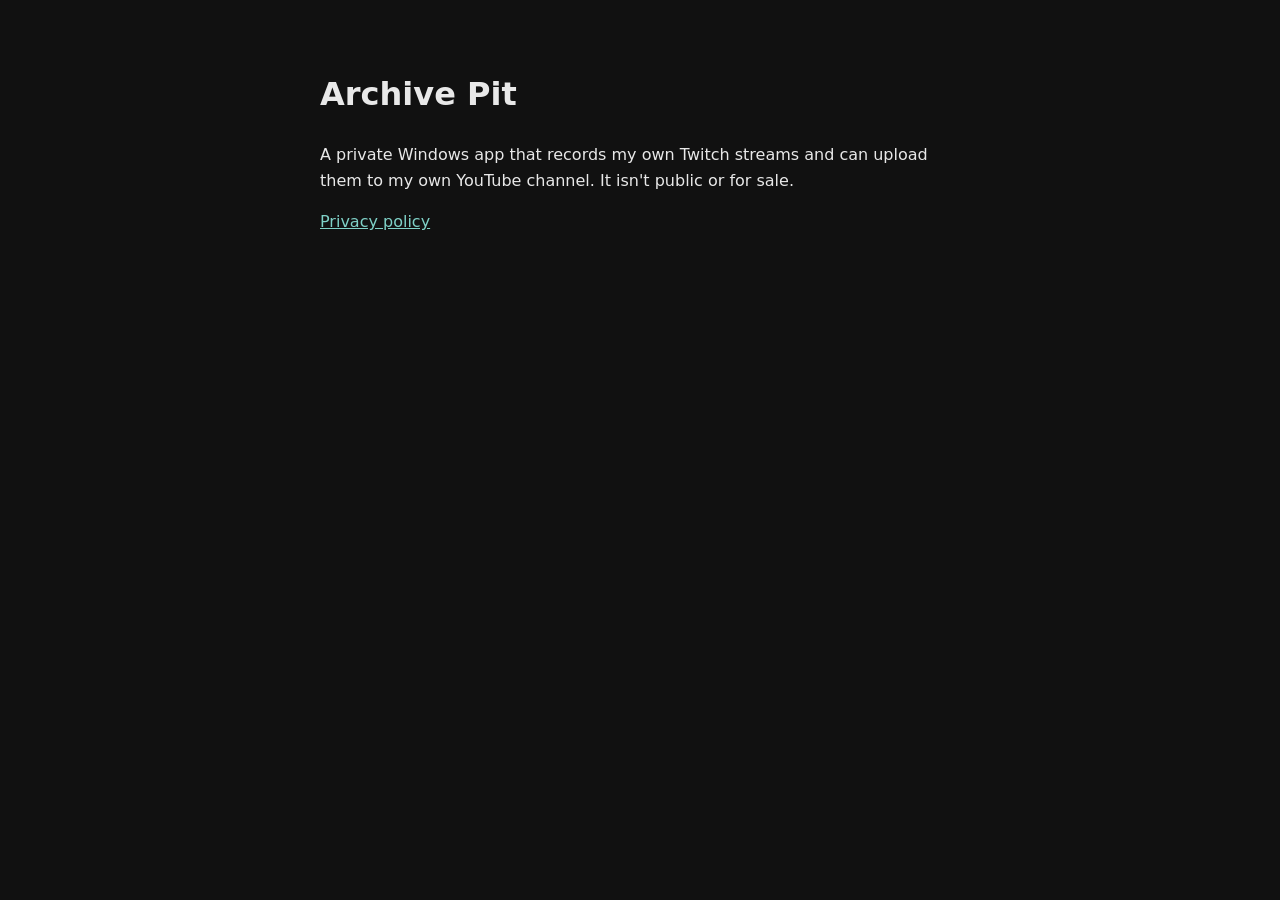
==== index.html @ 84fb7c0f "Archive Pit homepage and privacy policy Co-Authored-By: Claude Opus 5.5 <noreply@anthropic.com>" ====
<!doctype html>
<html lang="en">
<head>
<meta charset="utf-8">
<meta name="viewport" content="width=device-width, initial-scale=1">
<title>Archive Pit</title>
<style>
  body { margin: 0; background: #111; color: #e8e8e8; font: 16px/1.6 system-ui, sans-serif; }
  main { max-width: 640px; margin: 0 auto; padding: 48px 16px; }
  a { color: #7fd1c7; }
</style>
</head>
<body>
<main>
  <h1>Archive Pit</h1>
  <p>A private Windows app that records my own Twitch streams and can upload them to my own YouTube channel. It isn't public or for sale.</p>
  <p><a href="privacy.html">Privacy policy</a></p>
</main>
</body>
</html>
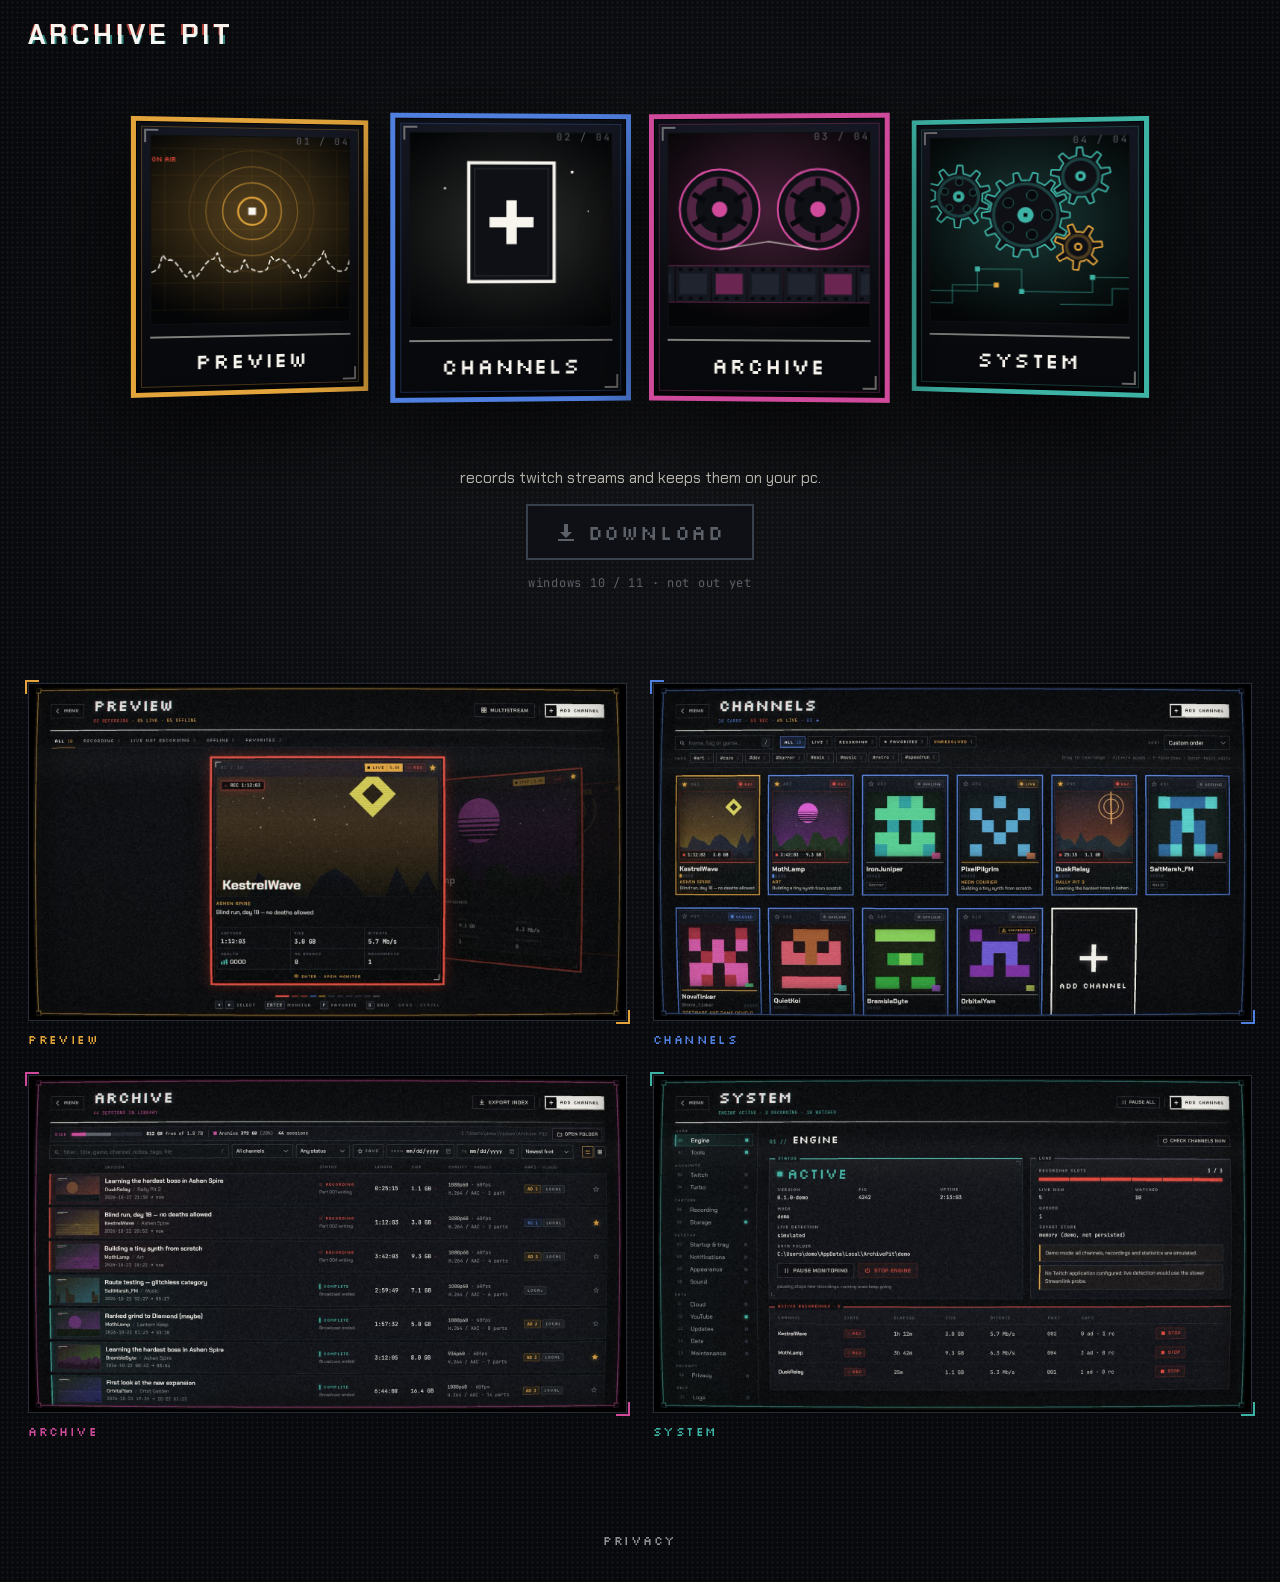
==== commit 5176202c: "Site in the app's style: menu cards, screens, greyed-out download Co-Authored-By: Claude Opus 5.5 <n" ====
--- a/index.html
+++ b/index.html
@@ -4,17 +4,64 @@
 <meta charset="utf-8">
 <meta name="viewport" content="width=device-width, initial-scale=1">
 <title>Archive Pit</title>
-<style>
-  body { margin: 0; background: #111; color: #e8e8e8; font: 16px/1.6 system-ui, sans-serif; }
-  main { max-width: 640px; margin: 0 auto; padding: 48px 16px; }
-  a { color: #7fd1c7; }
-</style>
+<meta name="description" content="records twitch streams and keeps them on your pc.">
+<link rel="icon" href="favicon.svg" type="image/svg+xml">
+<link rel="stylesheet" href="site.css">
 </head>
 <body>
+<header class="top">
+  <a class="wordmark" href="./" data-text="ARCHIVE PIT">ARCHIVE PIT</a>
+</header>
 <main>
-  <h1>Archive Pit</h1>
-  <p>A private Windows app that records my own Twitch streams and can upload them to my own YouTube channel. It isn't public or for sale.</p>
-  <p><a href="privacy.html">Privacy policy</a></p>
+  <section class="stage" aria-label="what's inside">
+    <div class="card" style="--frame: var(--amber)">
+      <span class="card__frame"></span><span class="card__corner card__corner--tl"></span><span class="card__corner card__corner--br"></span>
+      <span class="card__index">01 / 04</span>
+      <div class="card__art"><svg aria-hidden="true" viewBox="0 0 400 300" class="ca ca--preview" preserveAspectRatio="xMidYMid slice"><defs><radialGradient id="ca-p-glow" cx="50%" cy="42%" r="60%"><stop offset="0" stop-color="#e2a43b" stop-opacity="0.34"></stop><stop offset="1" stop-color="#e2a43b" stop-opacity="0"></stop></radialGradient></defs><rect width="400" height="300" fill="url(#ca-p-glow)"></rect><g stroke="#e2a43b" stroke-opacity="0.12"><line x1="20" y1="20" x2="20" y2="280"></line><line x1="65" y1="20" x2="65" y2="280"></line><line x1="110" y1="20" x2="110" y2="280"></line><line x1="155" y1="20" x2="155" y2="280"></line><line x1="200" y1="20" x2="200" y2="280"></line><line x1="245" y1="20" x2="245" y2="280"></line><line x1="290" y1="20" x2="290" y2="280"></line><line x1="335" y1="20" x2="335" y2="280"></line><line x1="380" y1="20" x2="380" y2="280"></line><line x1="20" y1="20" x2="380" y2="20"></line><line x1="20" y1="63" x2="380" y2="63"></line><line x1="20" y1="106" x2="380" y2="106"></line><line x1="20" y1="149" x2="380" y2="149"></line><line x1="20" y1="192" x2="380" y2="192"></line><line x1="20" y1="235" x2="380" y2="235"></line><line x1="20" y1="278" x2="380" y2="278"></line></g><g class="ca-rings" fill="none" stroke="#e2a43b"><circle cx="200" cy="120" r="22" stroke-width="3"></circle><circle class="ca-ring ca-ring--1" cx="200" cy="120" r="46" stroke-width="2" stroke-opacity="0.7"></circle><circle class="ca-ring ca-ring--2" cx="200" cy="120" r="72" stroke-width="1.5" stroke-opacity="0.45"></circle><circle class="ca-ring ca-ring--3" cx="200" cy="120" r="98" stroke-width="1" stroke-opacity="0.25"></circle></g><rect x="194" y="114" width="12" height="12" fill="#f7f5ee"></rect><path class="ca-trace" d="M20 198.0 L26 213.0 L32 215.5 L38 217.8 L44 218.2 L50 215.6 L56 210.3 L62 189.8 L68 198.8 L74 197.4 L80 200.7 L86 208.1 L92 217.4 L98 225.6 L104 215.8 L110 228.6 L116 222.3 L122 213.3 L128 204.4 L134 198.6 L140 197.4 L146 186.7 L152 206.7 L158 212.9 L164 217.1 L170 218.4 L176 216.9 L182 214.3 L188 198.3 L194 212.2 L200 214.0 L206 216.6 L212 218.3 L218 217.4 L224 213.5 L230 193.4 L236 201.3 L242 197.6 L248 198.2 L254 203.5 L260 212.2 L266 221.3 L272 214.0 L278 229.9 L284 226.3 L290 218.5 L296 209.2 L302 201.4 L308 197.5 L314 184.4 L320 203.1 L326 209.5 L332 215.1 L338 218.1 L344 218.0 L350 215.8 L356 199.3 L362 212.0 L368 212.8 L374 215.2 L380 217.6" fill="none" stroke="#f7f5ee" stroke-width="2" stroke-linejoin="bevel"></path><g fill="#e5483a"><rect x="30" y="34" width="8" height="8" class="ca-blink"></rect></g><text x="44" y="42" fill="#e5483a" font-family="Silkscreen, monospace" font-size="10">ON AIR</text></svg></div>
+      <span class="card__rule"></span>
+      <span class="card__title">PREVIEW</span>
+    </div>
+    <div class="card" style="--frame: var(--cobalt)">
+      <span class="card__frame"></span><span class="card__corner card__corner--tl"></span><span class="card__corner card__corner--br"></span>
+      <span class="card__index">02 / 04</span>
+      <div class="card__art"><svg aria-hidden="true" viewBox="0 0 400 300" class="ca ca--channels" preserveAspectRatio="xMidYMid slice"><defs><radialGradient id="ca-c-glow" cx="50%" cy="50%" r="60%"><stop offset="0" stop-color="#f7f5ee" stop-opacity="0.14"></stop><stop offset="1" stop-color="#f7f5ee" stop-opacity="0"></stop></radialGradient></defs><rect width="400" height="300" fill="url(#ca-c-glow)"></rect><g class="ca-fan" transform="translate(200 268)"><rect x="-66" y="-222" width="132" height="184" fill="#0e1015" stroke="#f7f5ee" stroke-width="5"></rect><rect x="-57" y="-213" width="114" height="166" fill="none" stroke="#f7f5ee" stroke-opacity="0.18"></rect><g fill="#f7f5ee"><rect x="-34" y="-138" width="68" height="16"></rect><rect x="-8" y="-164" width="16" height="68"></rect></g></g><g class="ca-sparkle" fill="#f7f5ee"><rect x="292" y="58" width="4" height="4"></rect><rect x="96" y="84" width="3" height="3"></rect><rect x="318" y="120" width="2" height="2"></rect></g></svg></div>
+      <span class="card__rule"></span>
+      <span class="card__title">CHANNELS</span>
+    </div>
+    <div class="card" style="--frame: var(--magenta)">
+      <span class="card__frame"></span><span class="card__corner card__corner--tl"></span><span class="card__corner card__corner--br"></span>
+      <span class="card__index">03 / 04</span>
+      <div class="card__art"><svg aria-hidden="true" viewBox="0 0 400 300" class="ca ca--archive" preserveAspectRatio="xMidYMid slice"><defs><radialGradient id="ca-a-glow" cx="50%" cy="40%" r="60%"><stop offset="0" stop-color="#d04a9c" stop-opacity="0.28"></stop><stop offset="1" stop-color="#d04a9c" stop-opacity="0"></stop></radialGradient><clipPath id="ca-a-clip"><rect x="0" y="206" width="400" height="56"></rect></clipPath></defs><rect width="400" height="300" fill="url(#ca-a-glow)"></rect><g class="ca-reel ca-reel--l" style="transform-origin: 124px 118px;"><circle cx="124" cy="118" r="62" fill="#0e1015" stroke="#d04a9c" stroke-width="3"></circle><circle cx="124" cy="118" r="44" fill="none" stroke="#d04a9c" stroke-opacity="0.35" stroke-width="14"></circle><circle cx="124" cy="118" r="12" fill="#d04a9c"></circle><rect x="120" y="70" width="8" height="22" fill="#08090c" transform="rotate(0 124 118)"></rect><rect x="120" y="70" width="8" height="22" fill="#08090c" transform="rotate(60 124 118)"></rect><rect x="120" y="70" width="8" height="22" fill="#08090c" transform="rotate(120 124 118)"></rect><rect x="120" y="70" width="8" height="22" fill="#08090c" transform="rotate(180 124 118)"></rect><rect x="120" y="70" width="8" height="22" fill="#08090c" transform="rotate(240 124 118)"></rect><rect x="120" y="70" width="8" height="22" fill="#08090c" transform="rotate(300 124 118)"></rect></g><g class="ca-reel ca-reel--r" style="transform-origin: 276px 118px;"><circle cx="276" cy="118" r="62" fill="#0e1015" stroke="#d04a9c" stroke-width="3"></circle><circle cx="276" cy="118" r="44" fill="none" stroke="#d04a9c" stroke-opacity="0.35" stroke-width="14"></circle><circle cx="276" cy="118" r="12" fill="#d04a9c"></circle><rect x="272" y="70" width="8" height="22" fill="#08090c" transform="rotate(0 276 118)"></rect><rect x="272" y="70" width="8" height="22" fill="#08090c" transform="rotate(60 276 118)"></rect><rect x="272" y="70" width="8" height="22" fill="#08090c" transform="rotate(120 276 118)"></rect><rect x="272" y="70" width="8" height="22" fill="#08090c" transform="rotate(180 276 118)"></rect><rect x="272" y="70" width="8" height="22" fill="#08090c" transform="rotate(240 276 118)"></rect><rect x="272" y="70" width="8" height="22" fill="#08090c" transform="rotate(300 276 118)"></rect></g><path d="M124 180 L200 168 L276 180" fill="none" stroke="#f7f5ee" stroke-opacity="0.6" stroke-width="2"></path><g clip-path="url(#ca-a-clip)"><g class="ca-strip"><g transform="translate(-56 206)"><rect width="54" height="56" fill="#151820"></rect><rect x="6" y="12" width="42" height="32" fill="#6a2550"></rect><rect x="4" y="3" width="6" height="5" fill="#08090c"></rect><rect x="20" y="3" width="6" height="5" fill="#08090c"></rect><rect x="36" y="3" width="6" height="5" fill="#08090c"></rect><rect x="4" y="48" width="6" height="5" fill="#08090c"></rect><rect x="20" y="48" width="6" height="5" fill="#08090c"></rect><rect x="36" y="48" width="6" height="5" fill="#08090c"></rect></g><g transform="translate(0 206)"><rect width="54" height="56" fill="#151820"></rect><rect x="6" y="12" width="42" height="32" fill="#1f242e"></rect><rect x="4" y="3" width="6" height="5" fill="#08090c"></rect><rect x="20" y="3" width="6" height="5" fill="#08090c"></rect><rect x="36" y="3" width="6" height="5" fill="#08090c"></rect><rect x="4" y="48" width="6" height="5" fill="#08090c"></rect><rect x="20" y="48" width="6" height="5" fill="#08090c"></rect><rect x="36" y="48" width="6" height="5" fill="#08090c"></rect></g><g transform="translate(56 206)"><rect width="54" height="56" fill="#151820"></rect><rect x="6" y="12" width="42" height="32" fill="#1f242e"></rect><rect x="4" y="3" width="6" height="5" fill="#08090c"></rect><rect x="20" y="3" width="6" height="5" fill="#08090c"></rect><rect x="36" y="3" width="6" height="5" fill="#08090c"></rect><rect x="4" y="48" width="6" height="5" fill="#08090c"></rect><rect x="20" y="48" width="6" height="5" fill="#08090c"></rect><rect x="36" y="48" width="6" height="5" fill="#08090c"></rect></g><g transform="translate(112 206)"><rect width="54" height="56" fill="#151820"></rect><rect x="6" y="12" width="42" height="32" fill="#6a2550"></rect><rect x="4" y="3" width="6" height="5" fill="#08090c"></rect><rect x="20" y="3" width="6" height="5" fill="#08090c"></rect><rect x="36" y="3" width="6" height="5" fill="#08090c"></rect><rect x="4" y="48" width="6" height="5" fill="#08090c"></rect><rect x="20" y="48" width="6" height="5" fill="#08090c"></rect><rect x="36" y="48" width="6" height="5" fill="#08090c"></rect></g><g transform="translate(168 206)"><rect width="54" height="56" fill="#151820"></rect><rect x="6" y="12" width="42" height="32" fill="#1f242e"></rect><rect x="4" y="3" width="6" height="5" fill="#08090c"></rect><rect x="20" y="3" width="6" height="5" fill="#08090c"></rect><rect x="36" y="3" width="6" height="5" fill="#08090c"></rect><rect x="4" y="48" width="6" height="5" fill="#08090c"></rect><rect x="20" y="48" width="6" height="5" fill="#08090c"></rect><rect x="36" y="48" width="6" height="5" fill="#08090c"></rect></g><g transform="translate(224 206)"><rect width="54" height="56" fill="#151820"></rect><rect x="6" y="12" width="42" height="32" fill="#1f242e"></rect><rect x="4" y="3" width="6" height="5" fill="#08090c"></rect><rect x="20" y="3" width="6" height="5" fill="#08090c"></rect><rect x="36" y="3" width="6" height="5" fill="#08090c"></rect><rect x="4" y="48" width="6" height="5" fill="#08090c"></rect><rect x="20" y="48" width="6" height="5" fill="#08090c"></rect><rect x="36" y="48" width="6" height="5" fill="#08090c"></rect></g><g transform="translate(280 206)"><rect width="54" height="56" fill="#151820"></rect><rect x="6" y="12" width="42" height="32" fill="#6a2550"></rect><rect x="4" y="3" width="6" height="5" fill="#08090c"></rect><rect x="20" y="3" width="6" height="5" fill="#08090c"></rect><rect x="36" y="3" width="6" height="5" fill="#08090c"></rect><rect x="4" y="48" width="6" height="5" fill="#08090c"></rect><rect x="20" y="48" width="6" height="5" fill="#08090c"></rect><rect x="36" y="48" width="6" height="5" fill="#08090c"></rect></g><g transform="translate(336 206)"><rect width="54" height="56" fill="#151820"></rect><rect x="6" y="12" width="42" height="32" fill="#1f242e"></rect><rect x="4" y="3" width="6" height="5" fill="#08090c"></rect><rect x="20" y="3" width="6" height="5" fill="#08090c"></rect><rect x="36" y="3" width="6" height="5" fill="#08090c"></rect><rect x="4" y="48" width="6" height="5" fill="#08090c"></rect><rect x="20" y="48" width="6" height="5" fill="#08090c"></rect><rect x="36" y="48" width="6" height="5" fill="#08090c"></rect></g><g transform="translate(392 206)"><rect width="54" height="56" fill="#151820"></rect><rect x="6" y="12" width="42" height="32" fill="#1f242e"></rect><rect x="4" y="3" width="6" height="5" fill="#08090c"></rect><rect x="20" y="3" width="6" height="5" fill="#08090c"></rect><rect x="36" y="3" width="6" height="5" fill="#08090c"></rect><rect x="4" y="48" width="6" height="5" fill="#08090c"></rect><rect x="20" y="48" width="6" height="5" fill="#08090c"></rect><rect x="36" y="48" width="6" height="5" fill="#08090c"></rect></g><g transform="translate(448 206)"><rect width="54" height="56" fill="#151820"></rect><rect x="6" y="12" width="42" height="32" fill="#6a2550"></rect><rect x="4" y="3" width="6" height="5" fill="#08090c"></rect><rect x="20" y="3" width="6" height="5" fill="#08090c"></rect><rect x="36" y="3" width="6" height="5" fill="#08090c"></rect><rect x="4" y="48" width="6" height="5" fill="#08090c"></rect><rect x="20" y="48" width="6" height="5" fill="#08090c"></rect><rect x="36" y="48" width="6" height="5" fill="#08090c"></rect></g><g transform="translate(504 206)"><rect width="54" height="56" fill="#151820"></rect><rect x="6" y="12" width="42" height="32" fill="#1f242e"></rect><rect x="4" y="3" width="6" height="5" fill="#08090c"></rect><rect x="20" y="3" width="6" height="5" fill="#08090c"></rect><rect x="36" y="3" width="6" height="5" fill="#08090c"></rect><rect x="4" y="48" width="6" height="5" fill="#08090c"></rect><rect x="20" y="48" width="6" height="5" fill="#08090c"></rect><rect x="36" y="48" width="6" height="5" fill="#08090c"></rect></g><g transform="translate(560 206)"><rect width="54" height="56" fill="#151820"></rect><rect x="6" y="12" width="42" height="32" fill="#1f242e"></rect><rect x="4" y="3" width="6" height="5" fill="#08090c"></rect><rect x="20" y="3" width="6" height="5" fill="#08090c"></rect><rect x="36" y="3" width="6" height="5" fill="#08090c"></rect><rect x="4" y="48" width="6" height="5" fill="#08090c"></rect><rect x="20" y="48" width="6" height="5" fill="#08090c"></rect><rect x="36" y="48" width="6" height="5" fill="#08090c"></rect></g><g transform="translate(616 206)"><rect width="54" height="56" fill="#151820"></rect><rect x="6" y="12" width="42" height="32" fill="#6a2550"></rect><rect x="4" y="3" width="6" height="5" fill="#08090c"></rect><rect x="20" y="3" width="6" height="5" fill="#08090c"></rect><rect x="36" y="3" width="6" height="5" fill="#08090c"></rect><rect x="4" y="48" width="6" height="5" fill="#08090c"></rect><rect x="20" y="48" width="6" height="5" fill="#08090c"></rect><rect x="36" y="48" width="6" height="5" fill="#08090c"></rect></g><g transform="translate(672 206)"><rect width="54" height="56" fill="#151820"></rect><rect x="6" y="12" width="42" height="32" fill="#1f242e"></rect><rect x="4" y="3" width="6" height="5" fill="#08090c"></rect><rect x="20" y="3" width="6" height="5" fill="#08090c"></rect><rect x="36" y="3" width="6" height="5" fill="#08090c"></rect><rect x="4" y="48" width="6" height="5" fill="#08090c"></rect><rect x="20" y="48" width="6" height="5" fill="#08090c"></rect><rect x="36" y="48" width="6" height="5" fill="#08090c"></rect></g></g></g><rect x="0" y="205" width="400" height="1" fill="#d04a9c" fill-opacity="0.6"></rect><rect x="0" y="262" width="400" height="1" fill="#d04a9c" fill-opacity="0.6"></rect></svg></div>
+      <span class="card__rule"></span>
+      <span class="card__title">ARCHIVE</span>
+    </div>
+    <div class="card" style="--frame: var(--teal)">
+      <span class="card__frame"></span><span class="card__corner card__corner--tl"></span><span class="card__corner card__corner--br"></span>
+      <span class="card__index">04 / 04</span>
+      <div class="card__art"><svg aria-hidden="true" viewBox="0 0 400 300" class="ca ca--system" preserveAspectRatio="xMidYMid slice"><defs><radialGradient id="ca-s-glow" cx="50%" cy="45%" r="60%"><stop offset="0" stop-color="#3db3a5" stop-opacity="0.26"></stop><stop offset="1" stop-color="#3db3a5" stop-opacity="0"></stop></radialGradient></defs><rect width="400" height="300" fill="url(#ca-s-glow)"></rect><g fill="none" stroke="#3db3a5" stroke-opacity="0.45" stroke-width="2"><path d="M20 250 H120 V214 H190 V250 H300 V226 H380"></path><path d="M20 270 H80 V240 H150"></path><path d="M250 270 H330 V244 H380"></path></g><g fill="#3db3a5"><rect x="116" y="210" width="8" height="8"></rect><rect x="186" y="246" width="8" height="8"></rect><rect x="296" y="222" width="8" height="8"></rect><rect class="ca-blink" x="146" y="236" width="8" height="8" fill="#e2a43b"></rect></g><g class="ca-gear" style="transform-origin: 196px 126px; animation-duration: 8.4s; animation-timing-function: steps(42);"><path d="M251.0 113.4 L252.1 119.9 L265.3 122.0 L265.3 130.0 L252.1 132.1 L251.0 138.6 L249.2 144.9 L260.2 152.4 L256.7 159.7 L243.9 155.8 L240.1 161.2 L235.7 166.1 L242.4 177.6 L236.0 182.7 L226.2 173.6 L220.5 176.8 L214.4 179.3 L215.4 192.6 L207.5 194.4 L202.6 182.0 L196.0 182.4 L189.4 182.0 L184.5 194.4 L176.6 192.6 L177.6 179.3 L171.5 176.8 L165.8 173.6 L156.0 182.7 L149.6 177.6 L156.3 166.1 L151.9 161.2 L148.1 155.8 L135.3 159.7 L131.8 152.4 L142.8 144.9 L141.0 138.6 L139.9 132.1 L126.7 130.0 L126.7 122.0 L139.9 119.9 L141.0 113.4 L142.8 107.1 L131.8 99.6 L135.3 92.3 L148.1 96.2 L151.9 90.8 L156.3 85.9 L149.6 74.4 L156.0 69.3 L165.8 78.4 L171.5 75.2 L177.6 72.7 L176.6 59.4 L184.5 57.6 L189.4 70.0 L196.0 69.6 L202.6 70.0 L207.5 57.6 L215.4 59.4 L214.4 72.7 L220.5 75.2 L226.2 78.4 L236.0 69.3 L242.4 74.4 L235.7 85.9 L240.1 90.8 L243.9 96.2 L256.7 92.3 L260.2 99.6 L249.2 107.1 Z" fill="#0e1015" stroke="#3db3a5" stroke-width="2.5" stroke-linejoin="bevel"></path><circle cx="196" cy="126" r="50.39999999999999" fill="none" stroke="#3db3a5" stroke-opacity="0.3" stroke-width="5"></circle><circle cx="229.488" cy="126" r="8.372" fill="#08090c" stroke="#3db3a5" stroke-opacity="0.45" stroke-width="1.5"></circle><circle cx="206.34836110762825" cy="157.8489806176921" r="8.372" fill="#08090c" stroke="#3db3a5" stroke-opacity="0.45" stroke-width="1.5"></circle><circle cx="168.90763889237178" cy="145.68375252877036" r="8.372" fill="#08090c" stroke="#3db3a5" stroke-opacity="0.45" stroke-width="1.5"></circle><circle cx="168.90763889237175" cy="106.31624747122966" r="8.372" fill="#08090c" stroke="#3db3a5" stroke-opacity="0.45" stroke-width="1.5"></circle><circle cx="206.34836110762822" cy="94.1510193823079" r="8.372" fill="#08090c" stroke="#3db3a5" stroke-opacity="0.45" stroke-width="1.5"></circle><circle cx="196" cy="126" r="12.879999999999999" fill="#3db3a5"></circle><rect x="193" y="123" width="6" height="6" fill="#08090c"></rect></g><g class="ca-gear ca-gear--ccw" style="transform-origin: 281.594px 63.8123px; animation-duration: 5.4s; animation-timing-function: steps(27);"><path d="M248.9 70.8 L248.2 64.7 L235.2 61.5 L236.4 53.2 L249.8 53.7 L252.1 48.1 L255.4 43.1 L247.5 32.3 L253.8 26.7 L263.7 35.6 L269.1 32.8 L274.9 31.1 L275.8 17.8 L284.2 17.5 L286.0 30.7 L291.9 32.0 L297.5 34.4 L306.7 24.8 L313.4 30.0 L306.3 41.3 L309.9 46.1 L312.6 51.5 L325.9 50.1 L327.7 58.3 L315.0 62.4 L314.7 68.5 L313.3 74.4 L324.4 81.8 L320.4 89.2 L308.1 84.2 L303.9 88.6 L299.1 92.3 L302.8 105.1 L295.0 108.2 L288.8 96.4 L282.8 97.2 L276.7 96.9 L271.3 109.1 L263.3 106.5 L266.1 93.4 L261.0 90.1 L256.6 86.0 L244.6 91.9 L240.2 84.7 L250.7 76.5 Z" fill="#0e1015" stroke="#3db3a5" stroke-width="2.5" stroke-linejoin="bevel"></path><circle cx="281.59399800486943" cy="63.812320307456346" r="27.4" fill="none" stroke="#3db3a5" stroke-opacity="0.3" stroke-width="5"></circle><circle cx="281.59399800486943" cy="63.812320307456346" r="8.28" fill="#3db3a5"></circle><rect x="278.59399800486943" y="60.812320307456346" width="6" height="6" fill="#08090c"></rect></g><g class="ca-gear ca-gear--ccw" style="transform-origin: 277.921px 177.19px; animation-duration: 4.2s; animation-timing-function: steps(21);"><path d="M260.7 160.2 L265.1 156.7 L261.4 143.9 L269.5 140.9 L274.8 153.2 L280.5 153.1 L285.9 154.4 L293.7 143.5 L301.0 148.0 L294.7 159.8 L298.3 164.2 L300.8 169.2 L314.1 168.5 L315.1 177.1 L302.0 179.5 L300.8 185.0 L298.4 190.1 L307.3 200.0 L301.2 206.2 L291.1 197.5 L286.1 200.0 L280.6 201.2 L278.4 214.4 L269.8 213.5 L270.3 200.2 L265.2 197.8 L260.8 194.3 L249.1 200.7 L244.5 193.4 L255.2 185.6 L253.9 180.1 L253.9 174.4 L241.6 169.3 L244.4 161.2 L257.2 164.7 Z" fill="#0e1015" stroke="#e2a43b" stroke-width="2.5" stroke-linejoin="bevel"></path><circle cx="277.92144608871075" cy="177.19020092492758" r="18.199999999999996" fill="none" stroke="#e2a43b" stroke-opacity="0.3" stroke-width="5"></circle><circle cx="277.92144608871075" cy="177.19020092492758" r="6.4399999999999995" fill="#e2a43b"></circle><rect x="274.92144608871075" y="174.19020092492758" width="6" height="6" fill="#08090c"></rect></g><g class="ca-gear ca-gear--ccw" style="transform-origin: 89.8767px 95.5696px; animation-duration: 6s; animation-timing-function: steps(30);"><path d="M119.7 119.2 L115.4 123.7 L121.5 135.6 L114.5 140.2 L105.9 130.0 L100.1 132.2 L94.0 133.3 L91.9 146.5 L83.6 146.2 L82.6 132.9 L76.6 131.2 L71.0 128.6 L61.6 138.0 L55.0 132.8 L62.1 121.5 L58.2 116.6 L55.2 111.2 L42.0 113.2 L39.8 105.2 L52.2 100.2 L51.9 94.0 L52.7 87.8 L40.8 81.8 L43.7 74.0 L56.7 77.1 L60.1 72.0 L64.3 67.4 L58.3 55.5 L65.2 50.9 L73.8 61.1 L79.7 59.0 L85.7 57.8 L87.8 44.6 L96.2 45.0 L97.2 58.3 L103.1 60.0 L108.7 62.6 L118.2 53.1 L124.7 58.3 L117.7 69.7 L121.5 74.5 L124.5 80.0 L137.7 77.9 L140.0 85.9 L127.6 91.0 L127.8 97.2 L127.1 103.3 L139.0 109.4 L136.1 117.2 L123.1 114.0 Z" fill="#0e1015" stroke="#3db3a5" stroke-width="2.5" stroke-linejoin="bevel"></path><circle cx="89.8767087684096" cy="95.56963591780331" r="32" fill="none" stroke="#3db3a5" stroke-opacity="0.3" stroke-width="5"></circle><circle cx="103.1138346263104" cy="115.49311199558888" r="5.98" fill="#08090c" stroke="#3db3a5" stroke-opacity="0.45" stroke-width="1.5"></circle><circle cx="75.01885386415243" cy="114.31558341703742" r="5.98" fill="#08090c" stroke="#3db3a5" stroke-opacity="0.45" stroke-width="1.5"></circle><circle cx="67.45692357976354" cy="87.23179254586552" r="5.98" fill="#08090c" stroke="#3db3a5" stroke-opacity="0.45" stroke-width="1.5"></circle><circle cx="90.87837440561206" cy="71.67061782183862" r="5.98" fill="#08090c" stroke="#3db3a5" stroke-opacity="0.45" stroke-width="1.5"></circle><circle cx="112.91555736620958" cy="89.13707380868613" r="5.98" fill="#08090c" stroke="#3db3a5" stroke-opacity="0.45" stroke-width="1.5"></circle><circle cx="89.8767087684096" cy="95.56963591780331" r="9.200000000000001" fill="#3db3a5"></circle><rect x="86.8767087684096" y="92.56963591780331" width="6" height="6" fill="#08090c"></rect></g></svg></div>
+      <span class="card__rule"></span>
+      <span class="card__title">SYSTEM</span>
+    </div>
+  </section>
+
+  <section class="get">
+    <p class="get__line">records twitch streams and keeps them on your pc.</p>
+    <button class="dl" type="button" disabled>
+      <svg viewBox="0 0 20 20" aria-hidden="true"><path d="M8 2h4v8h4l-6 6-6-6h4z" fill="currentColor"/><rect x="2" y="17" width="16" height="2" fill="currentColor"/></svg>
+      DOWNLOAD
+    </button>
+    <p class="get__meta">windows 10 / 11 · not out yet</p>
+  </section>
+
+  <section class="shots" aria-label="screens">
+    <figure class="shot" style="--frame: var(--amber)"><a href="shots/preview.jpg"><img src="shots/preview.jpg" width="1600" height="900" alt="preview: live channels with recording stats" loading="lazy"></a><figcaption>PREVIEW</figcaption></figure>
+    <figure class="shot" style="--frame: var(--cobalt)"><a href="shots/channels.jpg"><img src="shots/channels.jpg" width="1600" height="900" alt="channels: a grid of channel cards" loading="lazy"></a><figcaption>CHANNELS</figcaption></figure>
+    <figure class="shot" style="--frame: var(--magenta)"><a href="shots/archive.jpg"><img src="shots/archive.jpg" width="1600" height="900" alt="archive: recorded streams with length, size and quality" loading="lazy"></a><figcaption>ARCHIVE</figcaption></figure>
+    <figure class="shot" style="--frame: var(--teal)"><a href="shots/system.jpg"><img src="shots/system.jpg" width="1600" height="900" alt="system: engine status and active recordings" loading="lazy"></a><figcaption>SYSTEM</figcaption></figure>
+  </section>
 </main>
+<footer class="foot">
+  <a href="privacy.html">PRIVACY</a>
+</footer>
 </body>
 </html>
--- a/site.css
+++ b/site.css
@@ -0,0 +1,190 @@
+@font-face { font-family: "Chakra Petch"; font-weight: 400; font-display: swap; src: url("fonts/chakra-petch-latin-400-normal.woff2") format("woff2"); }
+@font-face { font-family: "Chakra Petch"; font-weight: 600; font-display: swap; src: url("fonts/chakra-petch-latin-600-normal.woff2") format("woff2"); }
+@font-face { font-family: "Chakra Petch"; font-weight: 700; font-display: swap; src: url("fonts/chakra-petch-latin-700-normal.woff2") format("woff2"); }
+@font-face { font-family: "Silkscreen"; font-weight: 400; font-display: swap; src: url("fonts/silkscreen-latin-400-normal.woff2") format("woff2"); }
+@font-face { font-family: "JetBrains Mono"; font-weight: 400; font-display: swap; src: url("fonts/jetbrains-mono-latin-400-normal.woff2") format("woff2"); }
+
+:root {
+  --ink-0: #040506;
+  --ink-1: #08090c;
+  --ink-2: #0e1015;
+  --ink-3: #151820;
+  --line: #262b35;
+  --line-strong: #3a414e;
+  --text-0: #f2f0e9;
+  --text-1: #c8c6be;
+  --text-2: #8e9096;
+  --text-3: #5c6069;
+  --white: #f7f5ee;
+  --amber: #e2a43b;
+  --cobalt: #4f7fdf;
+  --magenta: #d04a9c;
+  --teal: #3db3a5;
+  --red: #e5483a;
+  --font-display: "Chakra Petch", "Bahnschrift", "Segoe UI", system-ui, sans-serif;
+  --font-pixel: "Silkscreen", "Consolas", "Courier New", monospace;
+  --font-mono: "JetBrains Mono", "Cascadia Mono", "Consolas", monospace;
+  --gutter: clamp(16px, 2.2vw, 40px);
+  color-scheme: dark;
+}
+
+* { box-sizing: border-box; }
+html { background: var(--ink-1); }
+body {
+  margin: 0;
+  min-height: 100vh;
+  font-family: var(--font-display);
+  font-size: 15px;
+  line-height: 1.55;
+  color: var(--text-1);
+  background:
+    radial-gradient(ellipse 80% 60% at 50% 30%, rgba(255, 255, 255, 0.035), transparent 70%),
+    radial-gradient(rgba(232, 230, 223, 0.075) 0.8px, transparent 1.2px) 0 0 / 5px 5px,
+    var(--ink-1);
+  -webkit-font-smoothing: antialiased;
+}
+a { color: var(--text-0); }
+img, svg { display: block; max-width: 100%; }
+
+/* top bar: the brand only, like the app */
+.top { display: flex; align-items: center; justify-content: space-between; padding: 22px var(--gutter) 0; }
+.wordmark {
+  position: relative;
+  font-weight: 700;
+  font-size: clamp(22px, 2.1vw, 36px);
+  letter-spacing: 0.16em;
+  line-height: 1;
+  color: var(--text-0);
+  text-decoration: none;
+}
+.wordmark::before, .wordmark::after { content: attr(data-text); position: absolute; inset: 0; pointer-events: none; mix-blend-mode: screen; }
+.wordmark::before { color: rgba(229, 72, 58, 0.7); transform: translate(-1.5px, 0); clip-path: inset(0 0 52% 0); animation: glitch 7s steps(1) infinite; }
+.wordmark::after { color: rgba(61, 179, 165, 0.7); transform: translate(1.5px, 0); clip-path: inset(48% 0 0 0); }
+@keyframes glitch {
+  0%, 93%, 100% { transform: translate(-1.5px, 0); }
+  94% { transform: translate(-5px, 1px); clip-path: inset(10% 0 60% 0); }
+  95% { transform: translate(3px, -1px); clip-path: inset(40% 0 30% 0); }
+  96% { transform: translate(-1.5px, 0); }
+}
+
+/* the four menu cards */
+.stage { display: flex; justify-content: center; padding: clamp(36px, 7vh, 80px) var(--gutter) 0; perspective: 1500px; }
+.card {
+  --frame-w: 5px;
+  position: relative;
+  display: grid;
+  grid-template-rows: minmax(0, 1fr) auto auto;
+  flex: none;
+  width: clamp(150px, 19vw, 290px);
+  aspect-ratio: 5 / 6;
+  margin: 0 7px;
+  padding: calc(var(--frame-w) + 10px);
+  text-align: center;
+  background: radial-gradient(ellipse 90% 70% at 50% 30%, rgba(255, 255, 255, 0.045), transparent 70%), linear-gradient(180deg, #121520, #0a0b10 62%, #07080b);
+  box-shadow: 0 30px 90px rgba(0, 0, 0, 0.75);
+  transition: transform 220ms cubic-bezier(0.16, 1, 0.3, 1), box-shadow 220ms;
+}
+.card:nth-child(1) { transform: rotateY(16deg) translateZ(-90px); }
+.card:nth-child(2) { transform: rotateY(5deg) translateZ(-20px); z-index: 2; }
+.card:nth-child(3) { transform: rotateY(-5deg) translateZ(-20px); z-index: 2; }
+.card:nth-child(4) { transform: rotateY(-16deg) translateZ(-90px); }
+.card:hover { transform: translateZ(40px); z-index: 3; }
+.card__frame { position: absolute; inset: 0; border: var(--frame-w) solid var(--frame); box-shadow: inset 0 0 0 1px rgba(0, 0, 0, 0.8), inset 0 0 0 6px rgba(0, 0, 0, 0.35); pointer-events: none; transition: box-shadow 220ms; }
+.card__frame::after { content: ""; position: absolute; inset: 5px; border: 1px solid color-mix(in srgb, var(--frame) 30%, transparent); }
+.card:hover .card__frame { box-shadow: inset 0 0 0 1px rgba(0, 0, 0, 0.8), inset 0 0 0 6px rgba(0, 0, 0, 0.35), 0 0 30px color-mix(in srgb, var(--frame) 35%, transparent); }
+.card__corner { position: absolute; width: 14px; height: 14px; border: 0 solid var(--white); opacity: 0.4; }
+.card__corner--tl { top: 13px; left: 13px; border-top-width: 2px; border-left-width: 2px; }
+.card__corner--br { bottom: 13px; right: 13px; border-bottom-width: 2px; border-right-width: 2px; }
+.card__index { position: absolute; top: 16px; right: 20px; z-index: 2; font-family: var(--font-mono); font-size: 10px; letter-spacing: 0.2em; color: var(--text-3); }
+.card__art { position: relative; min-height: 0; overflow: hidden; margin: 4px 4px 0; border: 1px solid rgba(255, 255, 255, 0.04); background: radial-gradient(ellipse at 50% 40%, rgba(255, 255, 255, 0.03), transparent 70%), var(--ink-0); }
+.card__art svg { position: absolute; inset: 0; width: 100%; height: 100%; }
+.card__rule { display: block; height: 2px; margin: 12px 4px 0; background: var(--white); opacity: 0.5; transition: opacity 220ms; }
+.card:hover .card__rule { opacity: 1; }
+.card__title {
+  padding: clamp(8px, 1.6vh, 16px) 0 clamp(4px, 1vh, 10px);
+  font-family: var(--font-pixel);
+  font-size: clamp(15px, 1.75vw, 28px);
+  line-height: 1;
+  letter-spacing: 0.04em;
+  color: var(--white);
+}
+.card:hover .card__title { text-shadow: -2px 0 rgba(229, 72, 58, 0.55), 2px 0 rgba(61, 179, 165, 0.55); }
+
+/* card art idle animations, from the app */
+.ca-ring { transform-origin: 200px 120px; animation: ca-ring 2.8s steps(14) infinite; }
+.ca-ring--2 { animation-delay: 0.45s; }
+.ca-ring--3 { animation-delay: 0.9s; }
+@keyframes ca-ring { 0% { transform: scale(0.85); opacity: 0.2; } 30% { opacity: 1; } 100% { transform: scale(1.12); opacity: 0.15; } }
+.ca-trace { stroke-dasharray: 8 4; animation: ca-trace 1.2s steps(6) infinite; }
+@keyframes ca-trace { to { stroke-dashoffset: -24; } }
+.ca-blink { animation: led 1s steps(2, jump-none) infinite; }
+.ca-sparkle { animation: led 1.6s steps(2, jump-none) infinite; }
+@keyframes led { 0% { opacity: 1; } 100% { opacity: 0.2; } }
+.ca-fan { animation: ca-fan 4.5s steps(18) infinite; transform-box: view-box; transform-origin: 200px 268px; }
+@keyframes ca-fan { 0%, 100% { transform: translate(200px, 268px) rotate(-2deg); } 50% { transform: translate(200px, 262px) rotate(2deg); } }
+.ca-reel { animation: ca-spin 4s steps(24) infinite; }
+.ca-reel--r { animation-duration: 3.1s; }
+@keyframes ca-spin { to { transform: rotate(360deg); } }
+.ca-gear { animation-name: ca-spin; animation-iteration-count: infinite; }
+.ca-gear--ccw { animation-name: ca-spin-ccw; }
+@keyframes ca-spin-ccw { to { transform: rotate(-360deg); } }
+.ca-strip { animation: ca-strip 3s steps(14) infinite; }
+@keyframes ca-strip { to { transform: translateX(56px); } }
+
+/* download */
+.get { display: flex; flex-direction: column; align-items: center; gap: 14px; padding: clamp(40px, 7vh, 72px) var(--gutter) 0; text-align: center; }
+.get__line { margin: 0; font-size: clamp(15px, 1.2vw, 18px); color: var(--text-1); }
+.dl {
+  display: inline-flex;
+  align-items: center;
+  gap: 12px;
+  height: 56px;
+  padding: 0 28px;
+  border: 2px solid var(--line-strong);
+  background: var(--ink-2);
+  font-family: var(--font-pixel);
+  font-size: 20px;
+  letter-spacing: 0.08em;
+  color: var(--text-3);
+  cursor: not-allowed;
+}
+.dl svg { width: 20px; height: 20px; }
+.get__meta { margin: 0; font-family: var(--font-mono); font-size: 12px; letter-spacing: 0.06em; color: var(--text-3); }
+
+/* screens */
+.shots { display: grid; grid-template-columns: repeat(2, minmax(0, 1fr)); gap: clamp(16px, 2vw, 28px); max-width: 1280px; margin: 0 auto; padding: clamp(56px, 10vh, 110px) var(--gutter) 0; }
+.shot { margin: 0; }
+.shot a { position: relative; display: block; border: 1px solid var(--line); background: var(--ink-0); }
+.shot a::before, .shot a::after { content: ""; position: absolute; z-index: 1; width: 12px; height: 12px; border: 0 solid var(--frame); }
+.shot a::before { top: -4px; left: -4px; border-top-width: 2px; border-left-width: 2px; }
+.shot a::after { right: -4px; bottom: -4px; border-right-width: 2px; border-bottom-width: 2px; }
+.shot a:hover { border-color: var(--frame); }
+.shot img { width: 100%; height: auto; }
+.shot figcaption { margin-top: 10px; font-family: var(--font-pixel); font-size: 12px; letter-spacing: 0.12em; color: var(--frame); }
+
+/* footer */
+.foot { display: flex; justify-content: center; gap: 24px; padding: clamp(56px, 10vh, 100px) var(--gutter) 32px; }
+.foot a { font-family: var(--font-pixel); font-size: 12px; letter-spacing: 0.12em; color: var(--text-2); text-decoration: none; }
+.foot a:hover { color: var(--text-0); }
+
+/* privacy: one panel, like the app's system panels */
+.doc { max-width: 720px; margin: 0 auto; padding: clamp(36px, 7vh, 72px) var(--gutter) 0; }
+.panel { position: relative; padding: 30px clamp(18px, 3vw, 32px) 26px; border: 1px solid var(--line); background: rgba(14, 16, 21, 0.85); }
+.panel::before { content: ""; position: absolute; top: -1px; left: -1px; right: -1px; height: 2px; background: var(--teal); }
+.panel h1 { margin: 0 0 4px; font-family: var(--font-pixel); font-weight: 400; font-size: clamp(26px, 3vw, 40px); letter-spacing: 0.04em; color: var(--white); }
+.panel h2 { margin: 28px 0 6px; font-family: var(--font-pixel); font-weight: 400; font-size: 14px; letter-spacing: 0.1em; color: var(--text-0); }
+.panel p, .panel li { margin: 0 0 8px; }
+.panel ul { margin: 0; padding-left: 20px; }
+.panel code { font-family: var(--font-mono); font-size: 13px; color: var(--text-0); }
+.panel .date { font-family: var(--font-mono); font-size: 12px; color: var(--text-3); }
+
+@media (max-width: 720px) {
+  .stage { display: grid; grid-template-columns: repeat(2, minmax(0, 1fr)); gap: 14px; perspective: none; }
+  .card, .card:nth-child(n) { width: auto; margin: 0; transform: none; }
+  .card__title { font-size: clamp(14px, 4.6vw, 22px); }
+  .shots { grid-template-columns: minmax(0, 1fr); }
+}
+
+@media (prefers-reduced-motion: reduce) {
+  *, *::before, *::after { animation: none !important; transition: none !important; }
+}
